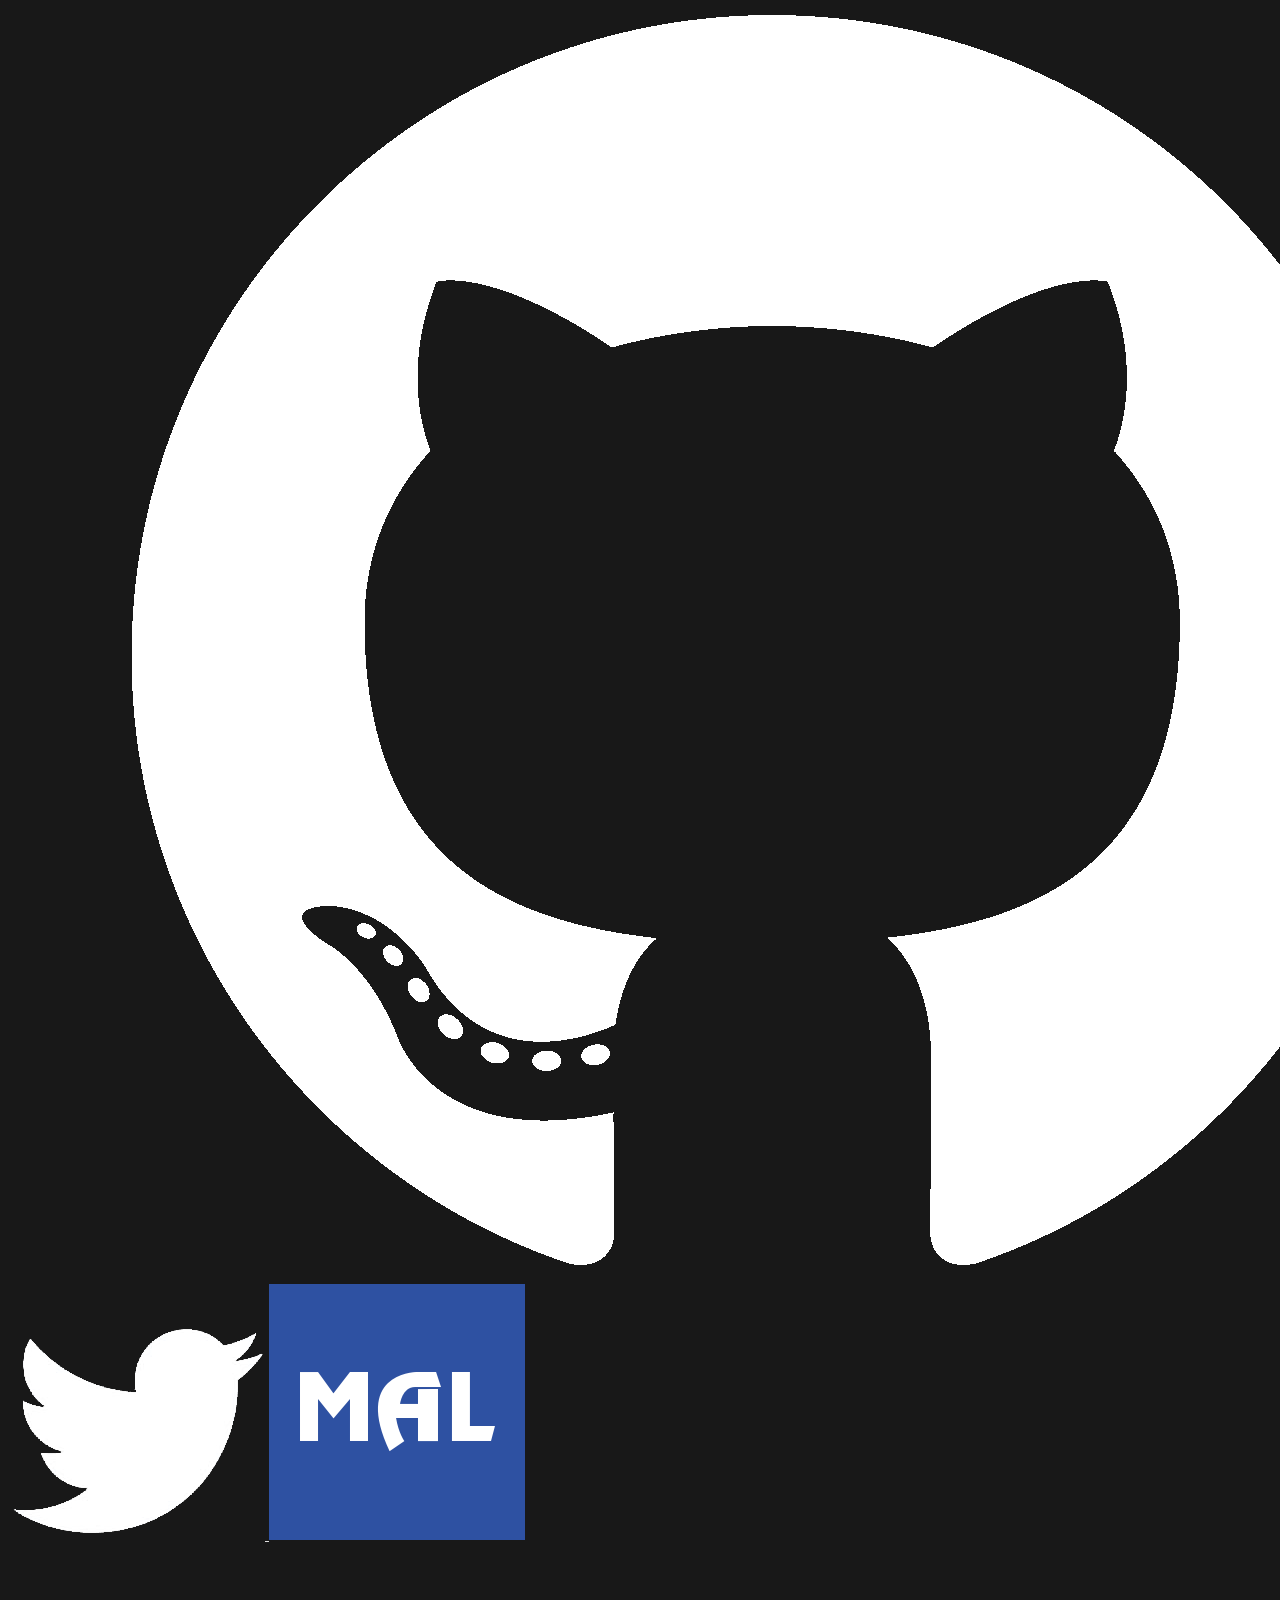
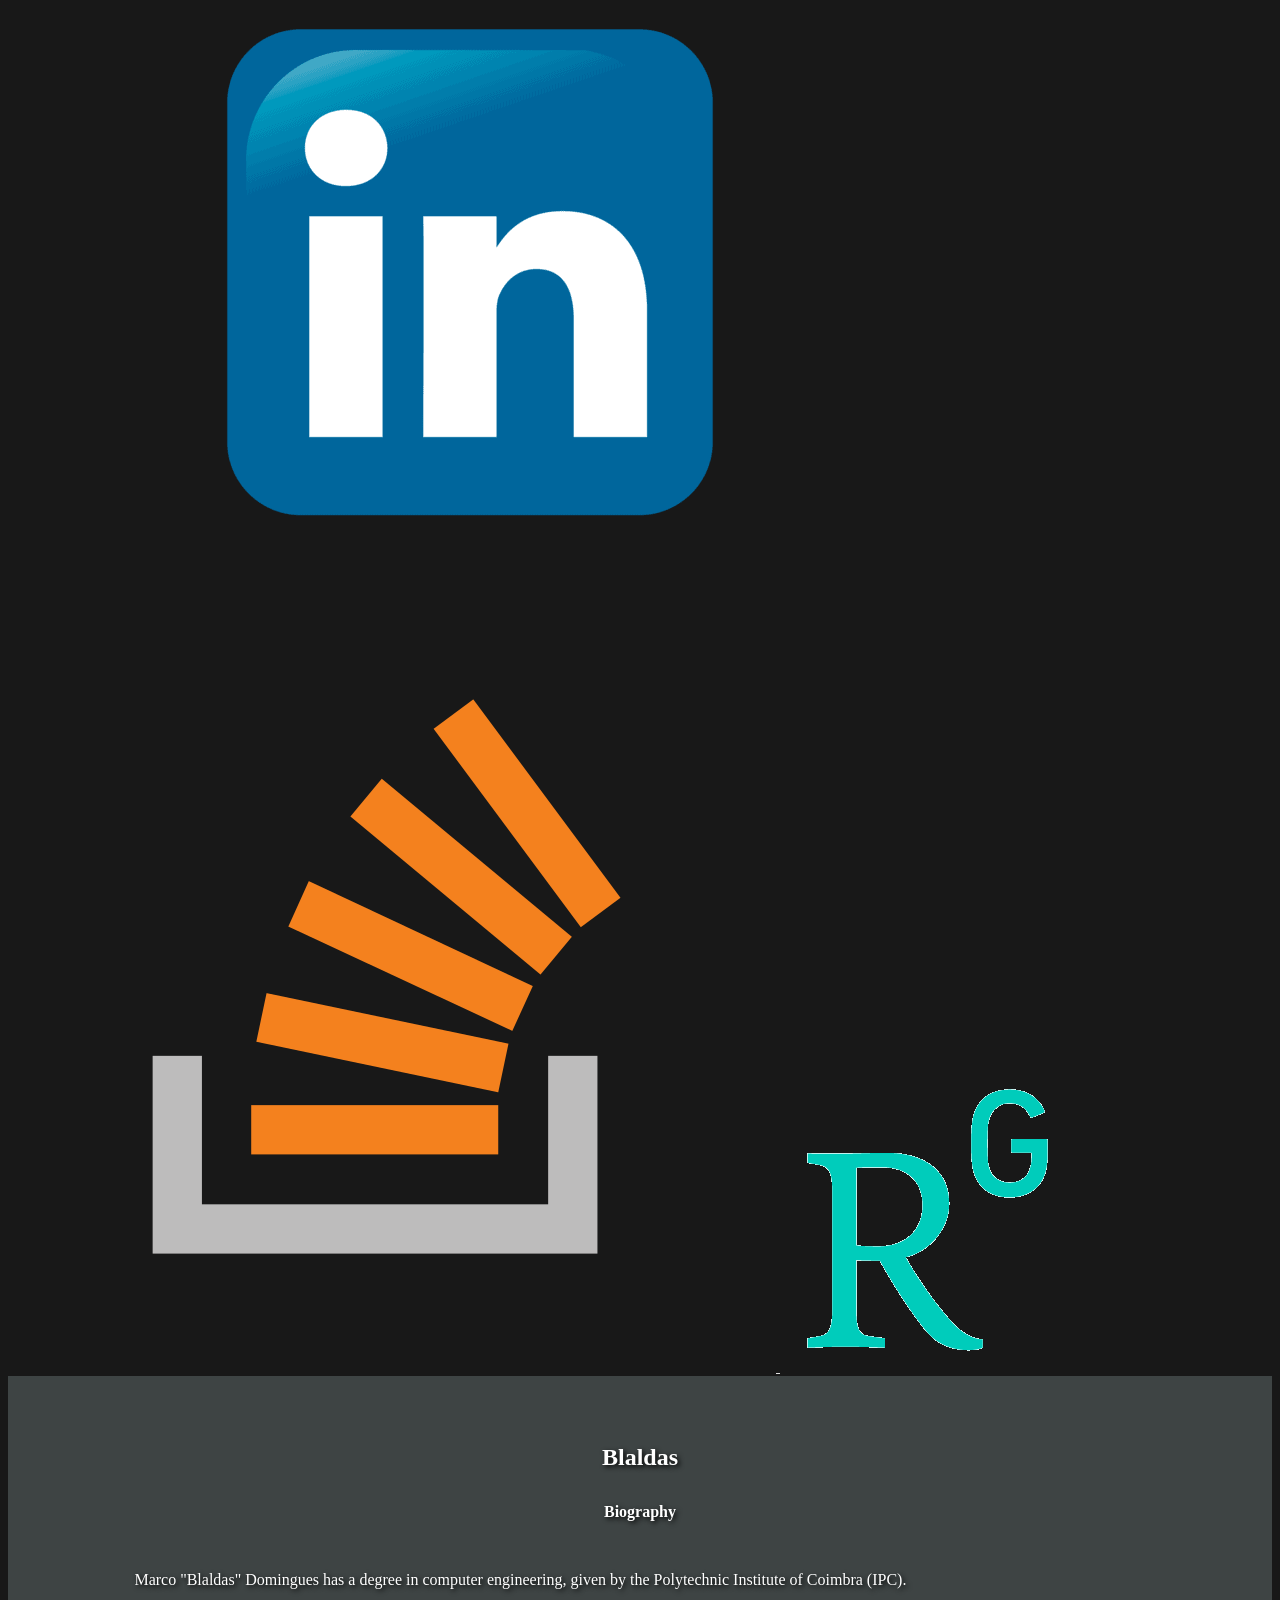
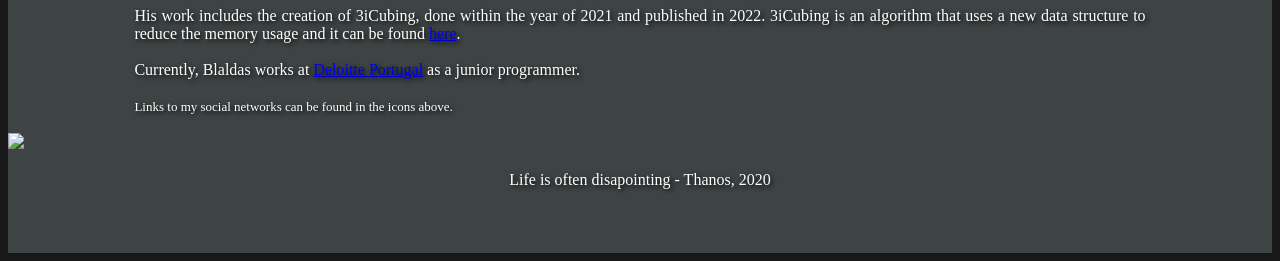
==== index.html @ 75d2f7e2 "updated urls" ====
<!DOCTYPE html>
<!--
The MIT License (MIT)

Copyright (c) 2021 Blaldas

Permission is hereby granted, free of charge, to any person obtaining a copy of
this software and associated documentation files (the "Software"), to deal in
the Software without restriction, including without limitation the rights to
use, copy, modify, merge, publish, distribute, sublicense, and/or sell copies of
the Software, and to permit persons to whom the Software is furnished to do so,
subject to the following conditions:

The above copyright notice and this permission notice shall be included in all
copies or substantial portions of the Software.

THE SOFTWARE IS PROVIDED "AS IS", WITHOUT WARRANTY OF ANY KIND, EXPRESS OR
IMPLIED, INCLUDING BUT NOT LIMITED TO THE WARRANTIES OF MERCHANTABILITY, FITNESS
FOR A PARTICULAR PURPOSE AND NONINFRINGEMENT. IN NO EVENT SHALL THE AUTHORS OR
COPYRIGHT HOLDERS BE LIABLE FOR ANY CLAIM, DAMAGES OR OTHER LIABILITY, WHETHER
IN AN ACTION OF CONTRACT, TORT OR OTHERWISE, ARISING FROM, OUT OF OR IN
CONNECTION WITH THE SOFTWARE OR THE USE OR OTHER DEALINGS IN THE SOFTWARE.

	Original website/source
https://github.com/helfi92/studorlio
-->
<html>

<head>
	<title>Blaldas</title>
	<meta charset="UTF-8">
	<meta name="author" content="Blaldas">
	<meta name="viewport" content="width=device-width, initial-scale=1.0">
	<meta name="description" content="Marco 'Blaldas' Domingues">

	<link href="https://avatars.githubusercontent.com/u/68034782?v=4" rel="icon">
	<meta name="msapplication-TileImage" content="./assets/img/blaldas.png>

	<!-- css files -->
	<link rel="stylesheet" href="https://maxcdn.bootstrapcdn.com/font-awesome/4.6.3/css/font-awesome.min.css">
	<link rel="stylesheet" type="text/css" href="https://cdnjs.cloudflare.com/ajax/libs/bulma/0.3.1/css/bulma.min.css">
	<link rel="stylesheet" type="text/css" href="assets/css/styles.css">

	<link rel="icon" type="image/x-icon" href="assets/img/blaldas.png">
</head>

<body>
	<!-- Navbar -->
	<nav class="nav container void-background horizontal-align">
		<!-- This "nav-menu" is hidden on mobile -->
		<!-- Add the modifier "is-active" to display it on mobile -->
		<div class="nav-left">

			<a href="http://github.com/blaldas" class="nav-item" target="_blank">
				<span class="icon">
					<i class="fa">
						<img src="./assets/img/github.png" alt="github/blaldas">
					</i>
				</span>
			</a>
			<a href="https://twitter.com/mpt_blaldas" class="nav-item" target="_blank">
				<span class="icon">
					<i class="fa">
						<img src="./assets/img/twitter.png">
					</i>
				</span>
			</a>
			<a href="https://myanimelist.net/profile/Blaldas" class="nav-item" target="_blank">
				<span class="icon">
					<i class="fa">
						<img src="./assets/img/mal.png">
					</i>
				</span>
			</a>
			<a href="https://www.linkedin.com/in/powerhouse-blaldas/" class="nav-item" target="_blank">
				<span class="icon">
					<i class="fa">
						<img src="./assets/img/linkdin.png">
					</i>
				</span>
			</a>
			<a href="https://stackoverflow.com/users/15633416/blaldas" class="nav-item" target="_blank">
				<span class="icon">
					<i class="fa">
						<img src="./assets/img/stackoverflow.png">
					</i>
				</span>
			</a>
			<a href="https://www.researchgate.net/profile/Marco-Domingues-10" class="nav-item" target="_blank">
				<span class="icon">
					<i class="fa">
						<img src="./assets/img/research_gate.png">
					</i>
				</span>
			</a>
		</div>

		<div class="nav-right nav-menu">
			<!-- unused
			<a class="nav-item" href="#about">About</a>
			<a class="nav-item" href="#projects">Projects</a>
			<a class="nav-item" href="#social">Social</a>
			-->
		</div>

		<span class="nav-toggle">
			<span></span>
			<span></span>
			<span></span>
		</span>
	</nav>

	<!-- About Me -->
	<section id="about" class="section section-1">
		<div class="container">
			<h1 class="title is-1">
				<center><b class="a">Blaldas</b></center>
			</h1>
		</div>
		<div class="container">
			<h4 class="title is-2">
				<center><b class="a">Biography</b></center>
			</h4>
		</div>

		<div class="a container"></br>
			<p class="intro">
				<justify>
					Marco "Blaldas" Domingues has a degree in computer engineering, given by the Polytechnic Institute of Coimbra (IPC).<br><br>
					His work includes the creation of 3iCubing, done within the year of 2021 and published in 2022.
					3iCubing is an algorithm that uses a new data structure to reduce the memory usage and it can be found <a href="https://github.com/Blaldas/3iCubing" target="_blank">here</a>.<br><br>
					Currently, Blaldas works at <a href="https://www2.deloitte.com/pt/en.html" target="_blank">Deloitte Portugal</a> as a junior programmer.
					<br><br>
					<font size ="-1">Links to my social networks can be found in the icons above.</font>
				</justify>
			</p>
		</div>

		<div class="container has-text-centered">
			<br> 
			<img style="height: 20em" src="https://avatars.githubusercontent.com/u/68034782?v=4"><!--class="avatar"-->
		</div>
		<div class="a container"></br>
			<p class="intro">
				<center>
					Life is often disapointing - Thanos, 2020
				</center>
			</p>
		</div>
	<script src="controller.js"></script>
</body>

</html>
---- assets/css/styles.css ----
html, body{
	font-size:16px;
	color: #dfdfdf;
	background-color: #181818; 
}

.a {
  color: #ffffff;
}

section{
	padding-top: 3rem;
	padding-bottom: 3rem;
}

.section-1 {
	background: #3e4444; 
	text-shadow: 2px 2px 5px black;
}

.section-2 {
	background-color: rgba(255, 81, 0, 0.452);
}

.section-3 {
	background-color: rgb(146, 190, 0);
}

.section-4 {
	background-color: #063647;
	padding: 0.2rem;
}

a.nav-item {
	color: #dfdfdf;
}

a.nav-item:hover {
	color: #fff;
}

.avatar{
	height:200px;
	border-radius: 50%;
}

.intro-description{
	padding-top: 1rem;
}

.social-container img{
	max-width:100%;
	max-height:175px;
	margin-bottom:15px;
}

.project-figure {
	margin: 0 auto 1rem auto;
	max-height: 256px;
	max-width: 256px;
}

.project-text {
	text-align: justify;
}

.box {
	background-color: transparent;
	border: 2px solid rgba(7, 59, 79, 0.5);
}

.title {
	color: #fff;
	text-align: left;
	margin-bottom: 2rem;
}

.intro {
	text-align: justify;
	width: 80%;
	margin: 0 auto;
}

.void-background {
	background-color: transparent; 
}

@media screen and (max-width: 768px) {
	.nav-menu {
		background-color: #e08c044d;
	}

	.nav-toggle:hover {
		background-color: transparent;
	}

	.nav-toggle span {
		background-color: #dfdfdf;
	}

	.nav-toggle span:hover {
		background-color: #fff;
	}

}
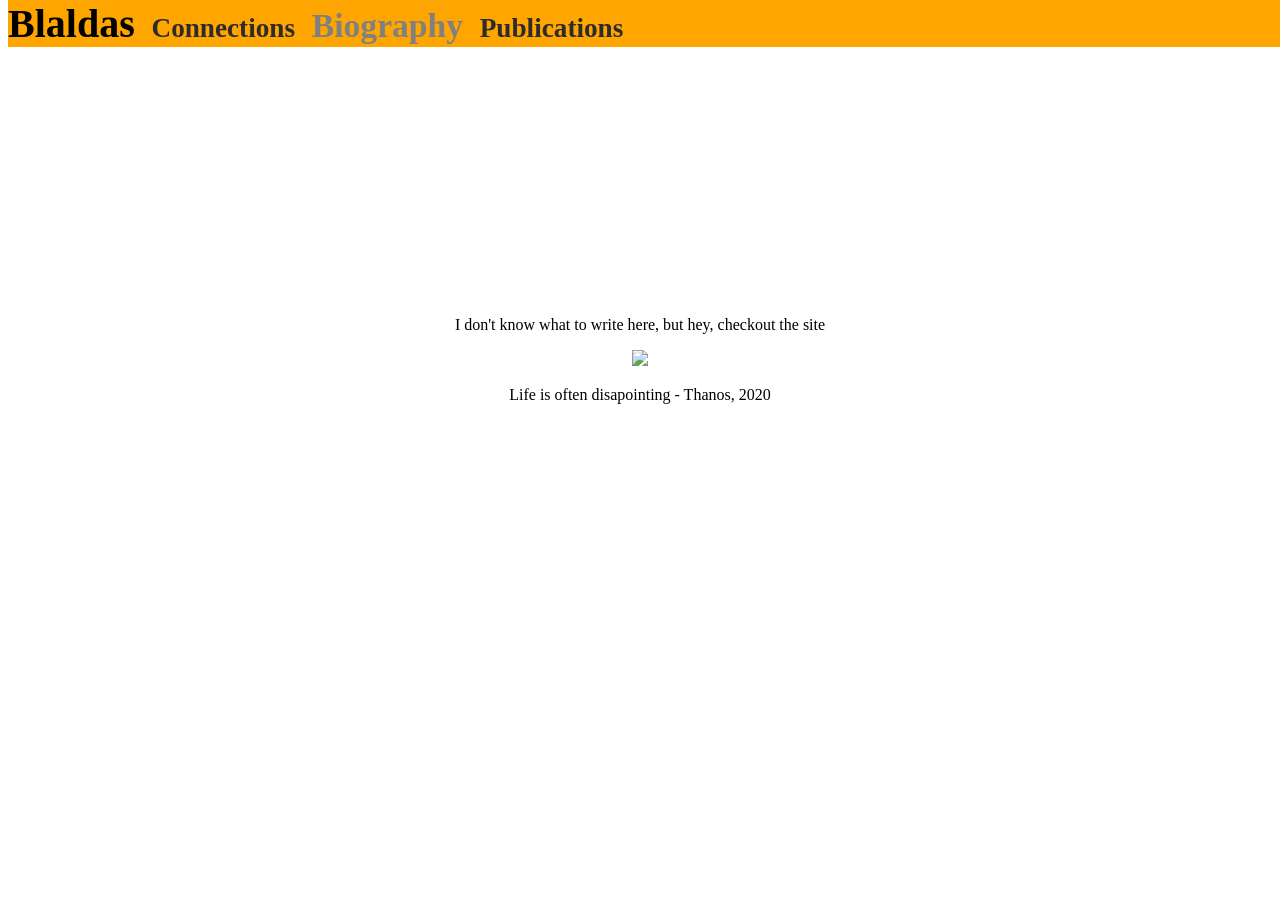
==== commit a57afdf3: "last commit?" ====
--- a/index.html
+++ b/index.html
@@ -25,129 +25,27 @@
 https://github.com/helfi92/studorlio
 -->
 <html>
-
-<head>
-	<title>Blaldas</title>
-	<meta charset="UTF-8">
-	<meta name="author" content="Blaldas">
-	<meta name="viewport" content="width=device-width, initial-scale=1.0">
-	<meta name="description" content="Marco 'Blaldas' Domingues">
-
-	<link href="https://avatars.githubusercontent.com/u/68034782?v=4" rel="icon">
-	<meta name="msapplication-TileImage" content="./assets/img/blaldas.png>
-
-	<!-- css files -->
-	<link rel="stylesheet" href="https://maxcdn.bootstrapcdn.com/font-awesome/4.6.3/css/font-awesome.min.css">
-	<link rel="stylesheet" type="text/css" href="https://cdnjs.cloudflare.com/ajax/libs/bulma/0.3.1/css/bulma.min.css">
-	<link rel="stylesheet" type="text/css" href="assets/css/styles.css">
-
-	<link rel="icon" type="image/x-icon" href="assets/img/blaldas.png">
-</head>
-
-<body>
-	<!-- Navbar -->
-	<nav class="nav container void-background horizontal-align">
-		<!-- This "nav-menu" is hidden on mobile -->
-		<!-- Add the modifier "is-active" to display it on mobile -->
-		<div class="nav-left">
-
-			<a href="http://github.com/blaldas" class="nav-item" target="_blank">
-				<span class="icon">
-					<i class="fa">
-						<img src="./assets/img/github.png" alt="github/blaldas">
-					</i>
-				</span>
-			</a>
-			<a href="https://twitter.com/mpt_blaldas" class="nav-item" target="_blank">
-				<span class="icon">
-					<i class="fa">
-						<img src="./assets/img/twitter.png">
-					</i>
-				</span>
-			</a>
-			<a href="https://myanimelist.net/profile/Blaldas" class="nav-item" target="_blank">
-				<span class="icon">
-					<i class="fa">
-						<img src="./assets/img/mal.png">
-					</i>
-				</span>
-			</a>
-			<a href="https://www.linkedin.com/in/powerhouse-blaldas/" class="nav-item" target="_blank">
-				<span class="icon">
-					<i class="fa">
-						<img src="./assets/img/linkdin.png">
-					</i>
-				</span>
-			</a>
-			<a href="https://stackoverflow.com/users/15633416/blaldas" class="nav-item" target="_blank">
-				<span class="icon">
-					<i class="fa">
-						<img src="./assets/img/stackoverflow.png">
-					</i>
-				</span>
-			</a>
-			<a href="https://www.researchgate.net/profile/Marco-Domingues-10" class="nav-item" target="_blank">
-				<span class="icon">
-					<i class="fa">
-						<img src="./assets/img/research_gate.png">
-					</i>
-				</span>
-			</a>
-		</div>
-
-		<div class="nav-right nav-menu">
-			<!-- unused
-			<a class="nav-item" href="#about">About</a>
-			<a class="nav-item" href="#projects">Projects</a>
-			<a class="nav-item" href="#social">Social</a>
-			-->
-		</div>
-
-		<span class="nav-toggle">
-			<span></span>
-			<span></span>
-			<span></span>
-		</span>
-	</nav>
-
-	<!-- About Me -->
-	<section id="about" class="section section-1">
-		<div class="container">
-			<h1 class="title is-1">
-				<center><b class="a">Blaldas</b></center>
-			</h1>
-		</div>
-		<div class="container">
-			<h4 class="title is-2">
-				<center><b class="a">Biography</b></center>
-			</h4>
-		</div>
-
-		<div class="a container"></br>
-			<p class="intro">
-				<justify>
-					Marco "Blaldas" Domingues has a degree in computer engineering, given by the Polytechnic Institute of Coimbra (IPC).<br><br>
-					His work includes the creation of 3iCubing, done within the year of 2021 and published in 2022.
-					3iCubing is an algorithm that uses a new data structure to reduce the memory usage and it can be found <a href="https://github.com/Blaldas/3iCubing" target="_blank">here</a>.<br><br>
-					Currently, Blaldas works at <a href="https://www2.deloitte.com/pt/en.html" target="_blank">Deloitte Portugal</a> as a junior programmer.
-					<br><br>
-					<font size ="-1">Links to my social networks can be found in the icons above.</font>
-				</justify>
-			</p>
-		</div>
-
-		<div class="container has-text-centered">
-			<br> 
-			<img style="height: 20em" src="https://avatars.githubusercontent.com/u/68034782?v=4"><!--class="avatar"-->
-		</div>
-		<div class="a container"></br>
-			<p class="intro">
-				<center>
-					Life is often disapointing - Thanos, 2020
-				</center>
-			</p>
-		</div>
-	<script src="controller.js"></script>
-</body>
-
+  <head>
+    <link rel="stylesheet" type="text/css" href="assets/css/header.css" />
+    <link rel="stylesheet" type="text/css" href="assets/css/index.css" />
+  </head>
+  <body>
+    <header id="header">
+      <span> <a id="toMainPage" href="../index.html">Blaldas</a></span>
+      <span> <a class="pagetitle" href="my_links.html">Connections</a></span>
+      <span> <a class="thisPage">Biography</a></span>
+      <span>
+        <a class="pagetitle" href="publications.html">Publications</a></span
+      >
+    </header>
+    <div id="small_text">
+      <p>I don't know what to write here, but hey, checkout the site</p>
+    </div>
+    <div class="image_and_text">
+      <img
+        style="height: 20em"
+        src="https://avatars.githubusercontent.com/u/68034782?v=4"/>
+      <p class="intro">Life is often disapointing - Thanos, 2020</p>
+    </div>
+  </body>
 </html>
--- a/assets/css/header.css
+++ b/assets/css/header.css
@@ -0,0 +1,54 @@
+#header {
+    background-color: orange;
+    width: 100%;
+    position: absolute;
+    top: 0;
+    top: 0;
+    clear: both
+    
+}
+   
+#toMainPage{
+    color: black;
+    font-size: 2.5em;
+    font-weight: bolder;
+    text-decoration: none; 
+}
+.pagetitle{
+    color: rgb(44, 44, 44);
+    font-size: 1.7em;
+    font-weight: bold;
+    text-decoration: none; 
+    padding-left: 1%;
+
+}
+
+.thisPage{
+    color:gray;
+    font-size: 2.1em;
+    font-weight: bold;
+    text-decoration: none; 
+    padding-left: 1%;
+}
+
+#footer{
+    position: fixed;
+    bottom: 0;
+    width: 100%;
+    background-color: orange;
+    color: black;
+    text-align: center;
+    font-size: 75%;
+}
+
+#author{
+    width: 100%;
+    text-align: center;
+}
+
+#origin{
+    width: 100%;
+    text-align: center;
+    text-decoration: none; 
+    color: black;
+}
--- a/assets/css/index.css
+++ b/assets/css/index.css
@@ -0,0 +1,9 @@
+#small_text{
+    margin-top: 25%;
+    text-align: center;
+}
+
+.image_and_text{
+    text-align: center;
+
+}
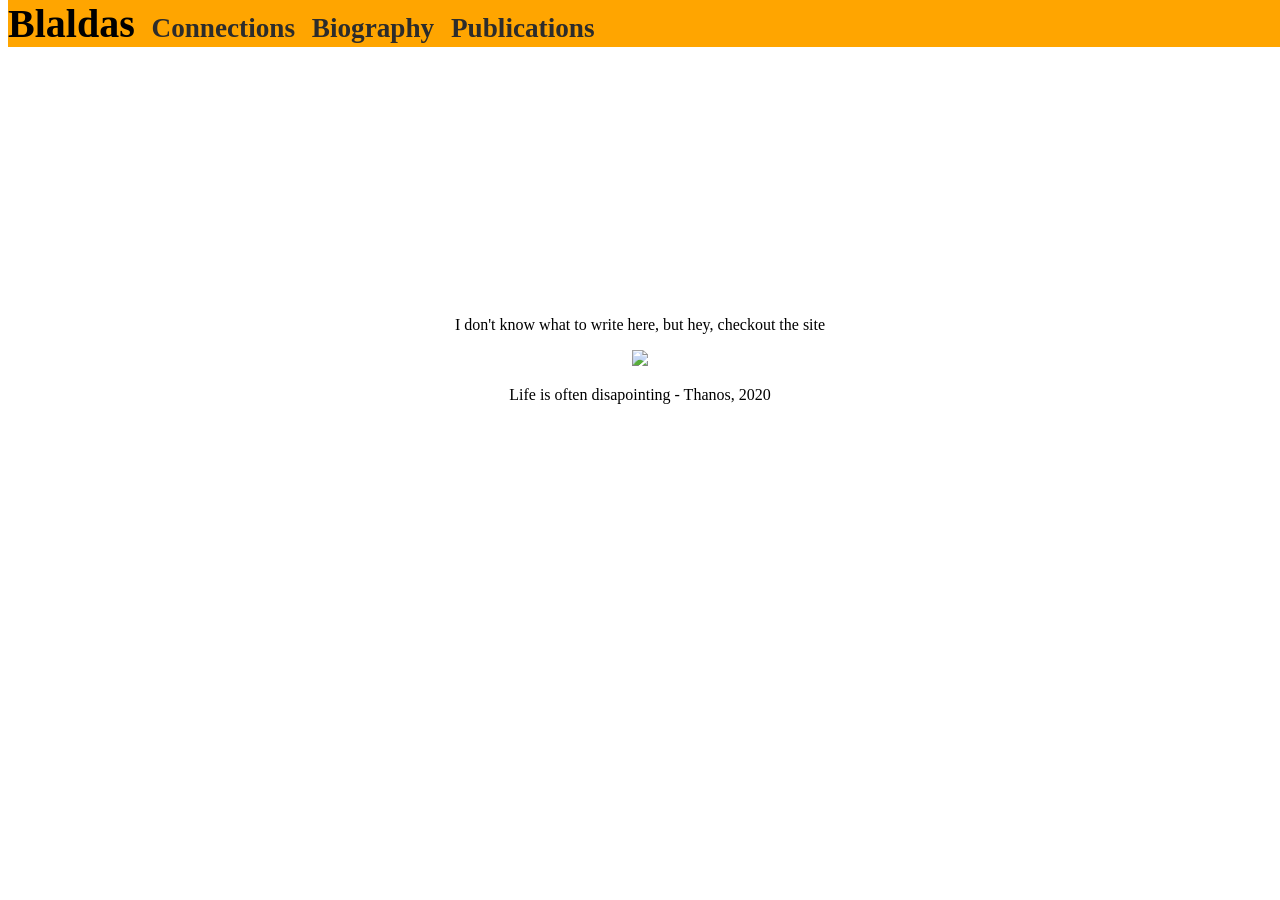
==== commit 26c48f14: "does this routing work?" ====
--- a/index.html
+++ b/index.html
@@ -31,11 +31,11 @@
   </head>
   <body>
     <header id="header">
-      <span> <a id="toMainPage" href="../index.html">Blaldas</a></span>
-      <span> <a class="pagetitle" href="my_links.html">Connections</a></span>
-      <span> <a class="thisPage">Biography</a></span>
+      <span> <a id="toMainPage">Blaldas</a></span>
+      <span> <a class="pagetitle" href="pages/my_links.html">Connections</a></span>
+      <span> <a class="pagetitle" href="pages/bibliography.html">Biography</a></span>
       <span>
-        <a class="pagetitle" href="publications.html">Publications</a></span
+        <a class="pagetitle" href="pages/publications.html">Publications</a></span
       >
     </header>
     <div id="small_text">
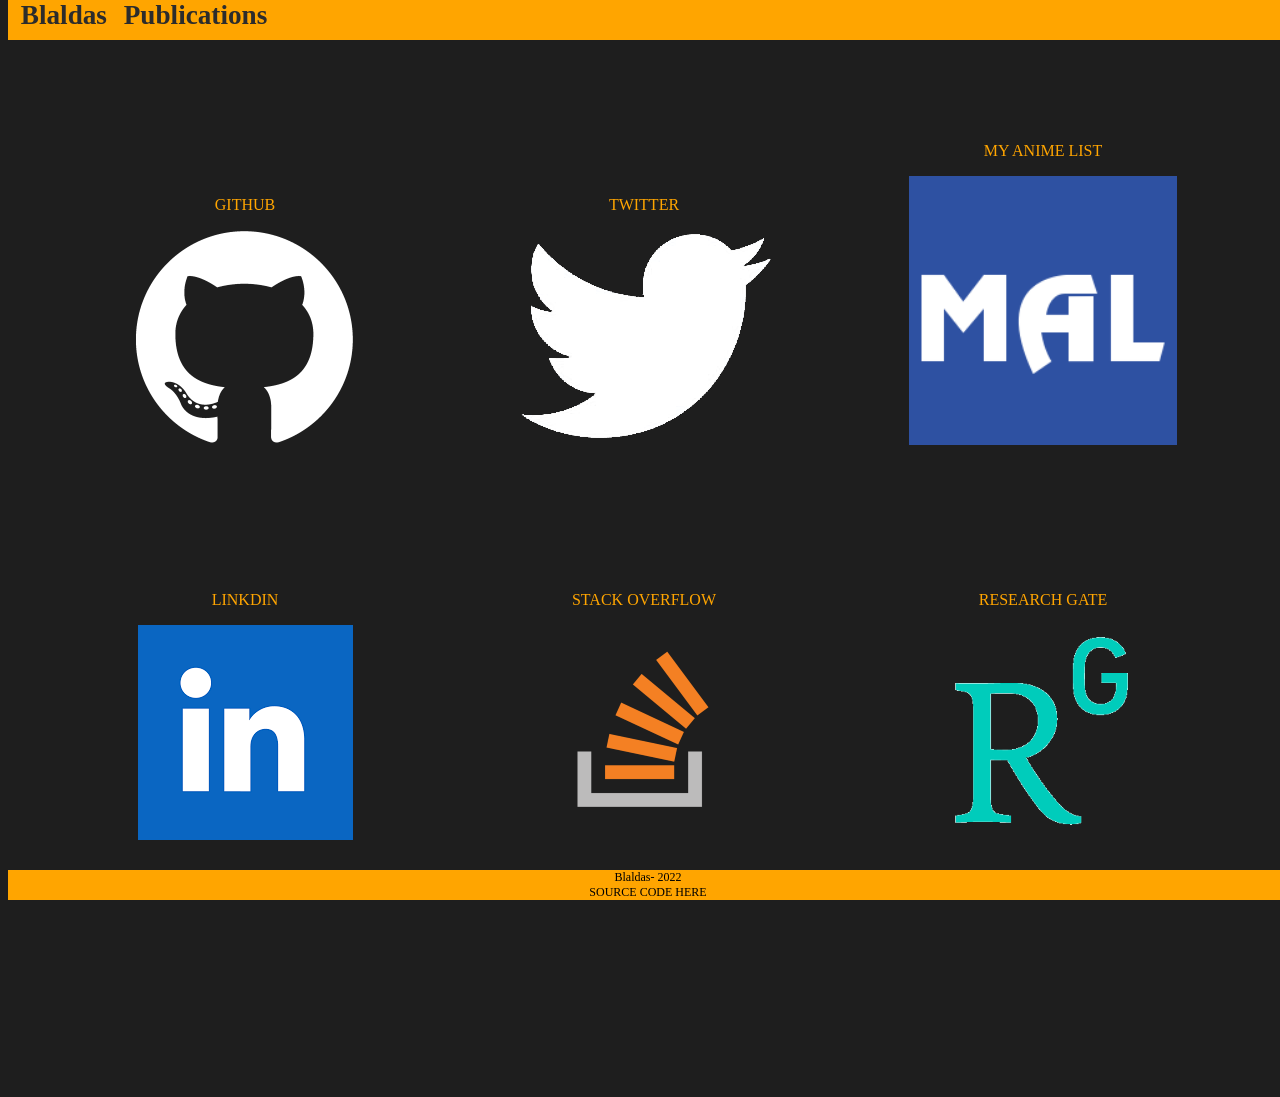
==== commit 8d1bcba7: "Removed unusefull pages and fixed remaining" ====
--- a/index.html
+++ b/index.html
@@ -1,51 +1,104 @@
 <!DOCTYPE html>
 <!--
 The MIT License (MIT)
-
 Copyright (c) 2021 Blaldas
-
 Permission is hereby granted, free of charge, to any person obtaining a copy of
 this software and associated documentation files (the "Software"), to deal in
 the Software without restriction, including without limitation the rights to
 use, copy, modify, merge, publish, distribute, sublicense, and/or sell copies of
 the Software, and to permit persons to whom the Software is furnished to do so,
 subject to the following conditions:
-
 The above copyright notice and this permission notice shall be included in all
 copies or substantial portions of the Software.
-
 THE SOFTWARE IS PROVIDED "AS IS", WITHOUT WARRANTY OF ANY KIND, EXPRESS OR
 IMPLIED, INCLUDING BUT NOT LIMITED TO THE WARRANTIES OF MERCHANTABILITY, FITNESS
 FOR A PARTICULAR PURPOSE AND NONINFRINGEMENT. IN NO EVENT SHALL THE AUTHORS OR
 COPYRIGHT HOLDERS BE LIABLE FOR ANY CLAIM, DAMAGES OR OTHER LIABILITY, WHETHER
 IN AN ACTION OF CONTRACT, TORT OR OTHERWISE, ARISING FROM, OUT OF OR IN
 CONNECTION WITH THE SOFTWARE OR THE USE OR OTHER DEALINGS IN THE SOFTWARE.
-
 	Original website/source
 https://github.com/helfi92/studorlio
 -->
 <html>
   <head>
     <link rel="stylesheet" type="text/css" href="assets/css/header.css" />
-    <link rel="stylesheet" type="text/css" href="assets/css/index.css" />
+    <link rel="stylesheet" type="text/css" href="assets/css/my_links.css" />
   </head>
-  <body>
+
+  <body id="body">
     <header id="header">
-      <span> <a id="toMainPage">Blaldas</a></span>
-      <span> <a class="pagetitle" href="pages/my_links.html">Connections</a></span>
-      <span> <a class="pagetitle" href="pages/bibliography.html">Biography</a></span>
+      <span> <a class="pagetitle" href="../index.html">Blaldas</a></span>
       <span>
-        <a class="pagetitle" href="pages/publications.html">Publications</a></span
+        <a class="pagetitle" href="pages/publications.html"
+          >Publications</a
+        ></span
       >
     </header>
-    <div id="small_text">
-      <p>I don't know what to write here, but hey, checkout the site</p>
+    <div class="image_list_container">
+      <div class="image_row">
+        <a
+          href="http://github.com/blaldas"
+          class="image_and_text"
+          target="_blank"
+        >
+          <p>GITHUB</p>
+          <img src="./assets/img/github.png" class="image" />
+        </a>
+        <a
+          href="https://twitter.com/mpt_blaldas"
+          class="image_and_text"
+          target="_blank"
+        >
+          <p>TWITTER</p>
+          <img src="./assets/img/twitter.png" class="image" />
+        </a>
+        <a
+          href="https://myanimelist.net/profile/Blaldas"
+          class="image_and_text"
+          target="_blank"
+        >
+          <p>MY ANIME LIST</p>
+          <img
+            src="./assets/img/mal.png"
+            class="image"
+            style="width: 85%; height: 85%"
+          />
+        </a>
+      </div>
+      <div class="image_row">
+        <a
+          href="https://www.linkedin.com/in/powerhouse-blaldas/"
+          class="image_and_text"
+          target="_blank"
+        >
+          <p>LINKDIN</p>
+          <img src="./assets/img/linkdin.png" class="image" />
+        </a>
+        <a
+          href="https://stackoverflow.com/users/15633416/blaldas"
+          class="image_and_text"
+          target="_blank"
+        >
+          <p>STACK OVERFLOW</p>
+          <img src="./assets/img/stackoverflow.png" class="image" />
+        </a>
+        <a
+          href="https://www.researchgate.net/profile/Marco-Domingues-10"
+          class="image_and_text"
+          target="_blank"
+        >
+          <p>RESEARCH GATE</p>
+          <img src="./assets/img/research_gate.png" class="image" />
+        </a>
+      </div>
     </div>
-    <div class="image_and_text">
-      <img
-        style="height: 20em"
-        src="https://avatars.githubusercontent.com/u/68034782?v=4"/>
-      <p class="intro">Life is often disapointing - Thanos, 2020</p>
-    </div>
+    <footer id="footer">
+      <div id="author">Blaldas- 2022</div>
+      <div>
+        <a id="origin" href="https://github.com/Blaldas/blaldas.github.io"
+          >SOURCE CODE HERE</a
+        >
+      </div>
+    </footer>
   </body>
 </html>
--- a/assets/css/header.css
+++ b/assets/css/header.css
@@ -1,11 +1,14 @@
+body{
+    background-color: #1E1E1E;
+}
 #header {
     background-color: orange;
     width: 100%;
     position: absolute;
     top: 0;
     top: 0;
-    clear: both
-    
+    clear: both;
+    height: 2.5em;
 }
    
 #toMainPage{
@@ -20,7 +23,15 @@
     font-weight: bold;
     text-decoration: none; 
     padding-left: 1%;
+}
 
+.pagetitle:hover{
+    color: gray;
+    transform: scale(1.5);
+    font-weight: bold;
+    text-decoration: none; 
+    padding-left: 1%;
+    transform: scale(1.5);
 }
 
 .thisPage{
@@ -32,7 +43,7 @@
 }
 
 #footer{
-    position: fixed;
+    position: absolute;
     bottom: 0;
     width: 100%;
     background-color: orange;
--- a/assets/css/my_links.css
+++ b/assets/css/my_links.css
@@ -0,0 +1,33 @@
+.image_list_container{
+    margin-top: 10%;
+    margin-bottom: 10%;
+    width: 100%;
+    height: 100%;
+}
+
+.image_row{
+    display: inline-block;
+    width: 100%;
+    height: 25% ;
+}
+
+.image_and_text{
+    text-decoration: none;
+    color: orange;
+    text-align: center;
+    padding-left: 6.25%;
+    display: inline-block;
+    margin-bottom: 10%;
+    margin-top: 0%;
+    width: 25%;
+}
+
+.image{
+    height: auto;
+}
+
+a:hover{
+    transform: scale(1.5);
+    color: gray;
+}
+
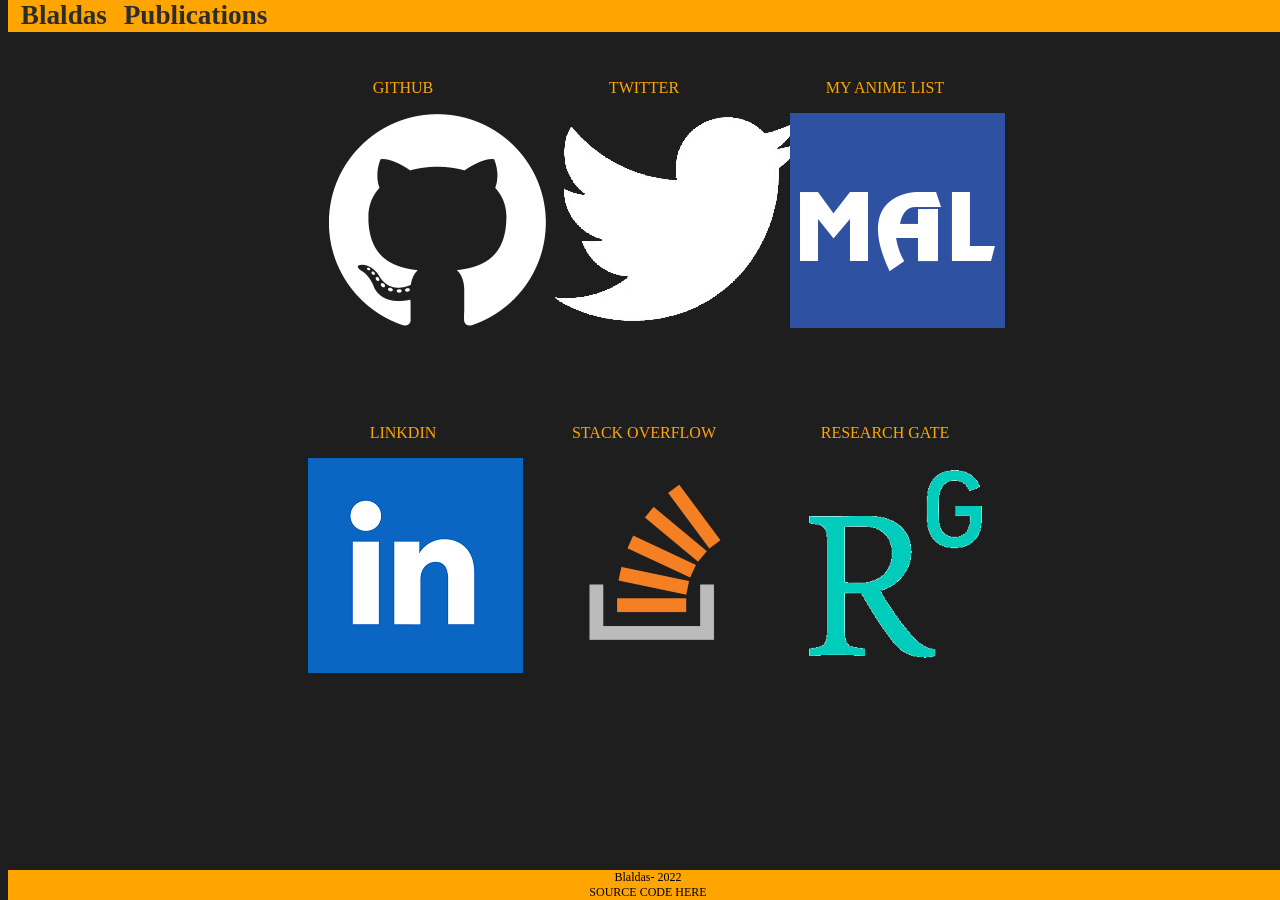
==== commit cac7df12: "minor fixes" ====
--- a/index.html
+++ b/index.html
@@ -58,11 +58,7 @@
           target="_blank"
         >
           <p>MY ANIME LIST</p>
-          <img
-            src="./assets/img/mal.png"
-            class="image"
-            style="width: 85%; height: 85%"
-          />
+          <img src="./assets/img/mal.png" class="image" />
         </a>
       </div>
       <div class="image_row">
--- a/assets/css/header.css
+++ b/assets/css/header.css
@@ -6,9 +6,8 @@
     width: 100%;
     position: absolute;
     top: 0;
-    top: 0;
     clear: both;
-    height: 2.5em;
+    height: 2em;
 }
    
 #toMainPage{
@@ -31,7 +30,6 @@
     font-weight: bold;
     text-decoration: none; 
     padding-left: 1%;
-    transform: scale(1.5);
 }
 
 .thisPage{
@@ -43,7 +41,7 @@
 }
 
 #footer{
-    position: absolute;
+    position: fixed;
     bottom: 0;
     width: 100%;
     background-color: orange;
--- a/assets/css/my_links.css
+++ b/assets/css/my_links.css
@@ -1,8 +1,8 @@
 .image_list_container{
-    margin-top: 10%;
-    margin-bottom: 10%;
-    width: 100%;
-    height: 100%;
+    margin-top: 5%;
+    width: 60%;
+    height: 70%;
+    margin-left: 20%;
 }
 
 .image_row{
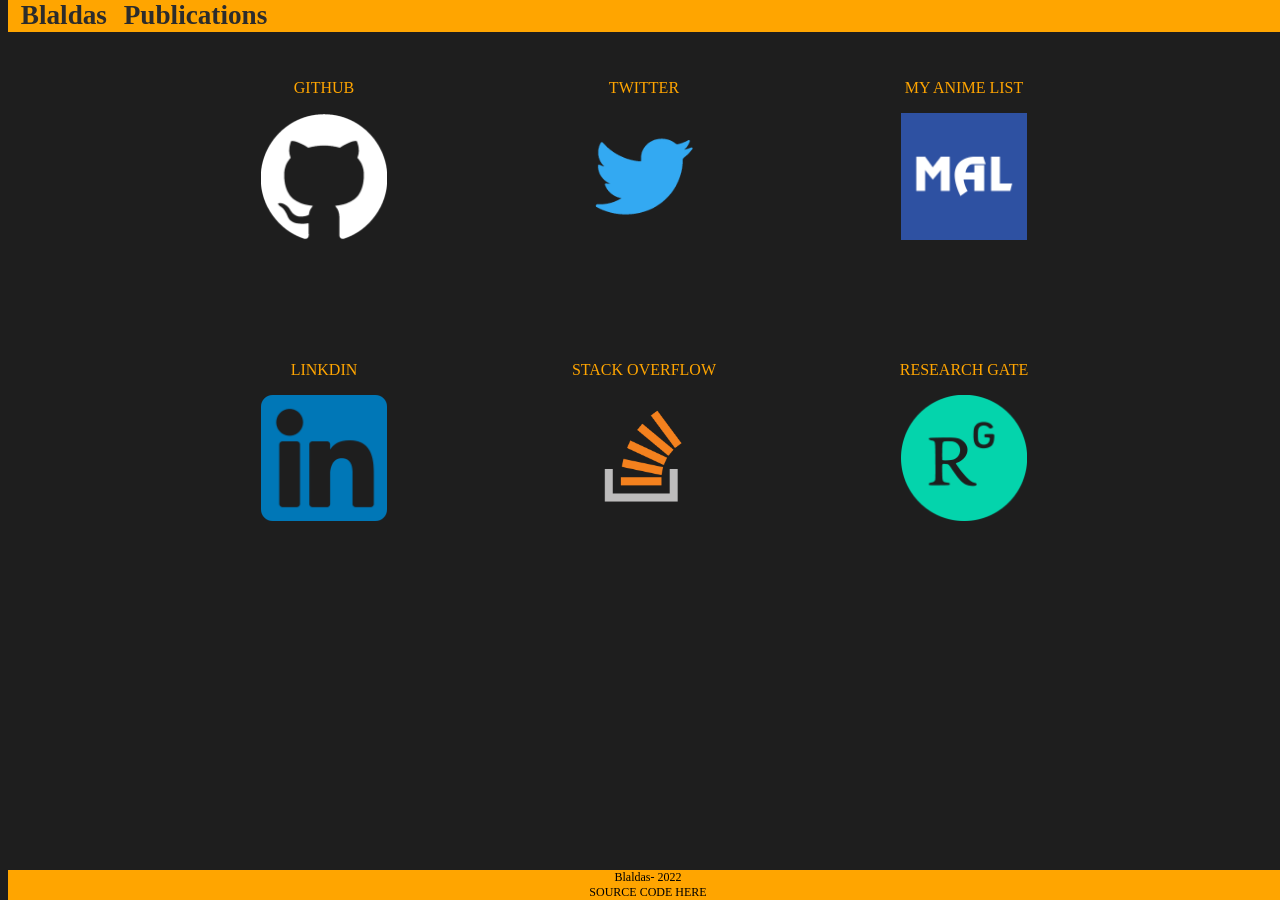
==== commit a48c100f: "fixed footer link redirect" ====
--- a/index.html
+++ b/index.html
@@ -91,7 +91,10 @@
     <footer id="footer">
       <div id="author">Blaldas- 2022</div>
       <div>
-        <a id="origin" href="https://github.com/Blaldas/blaldas.github.io"
+        <a
+          id="origin"
+          href="https://github.com/Blaldas/blaldas.github.io"
+          target="_blank"
           >SOURCE CODE HERE</a
         >
       </div>
--- a/assets/css/my_links.css
+++ b/assets/css/my_links.css
@@ -1,14 +1,13 @@
 .image_list_container{
     margin-top: 5%;
-    width: 60%;
-    height: 70%;
-    margin-left: 20%;
+    width: 80%;
+    margin-left: 10%;
+    margin-right: 10%;
 }
 
 .image_row{
     display: inline-block;
     width: 100%;
-    height: 25% ;
 }
 
 .image_and_text{
@@ -19,11 +18,13 @@
     display: inline-block;
     margin-bottom: 10%;
     margin-top: 0%;
+
     width: 25%;
 }
 
 .image{
-    height: auto;
+width: 50%;
+aspect-ratio: 1;
 }
 
 a:hover{
